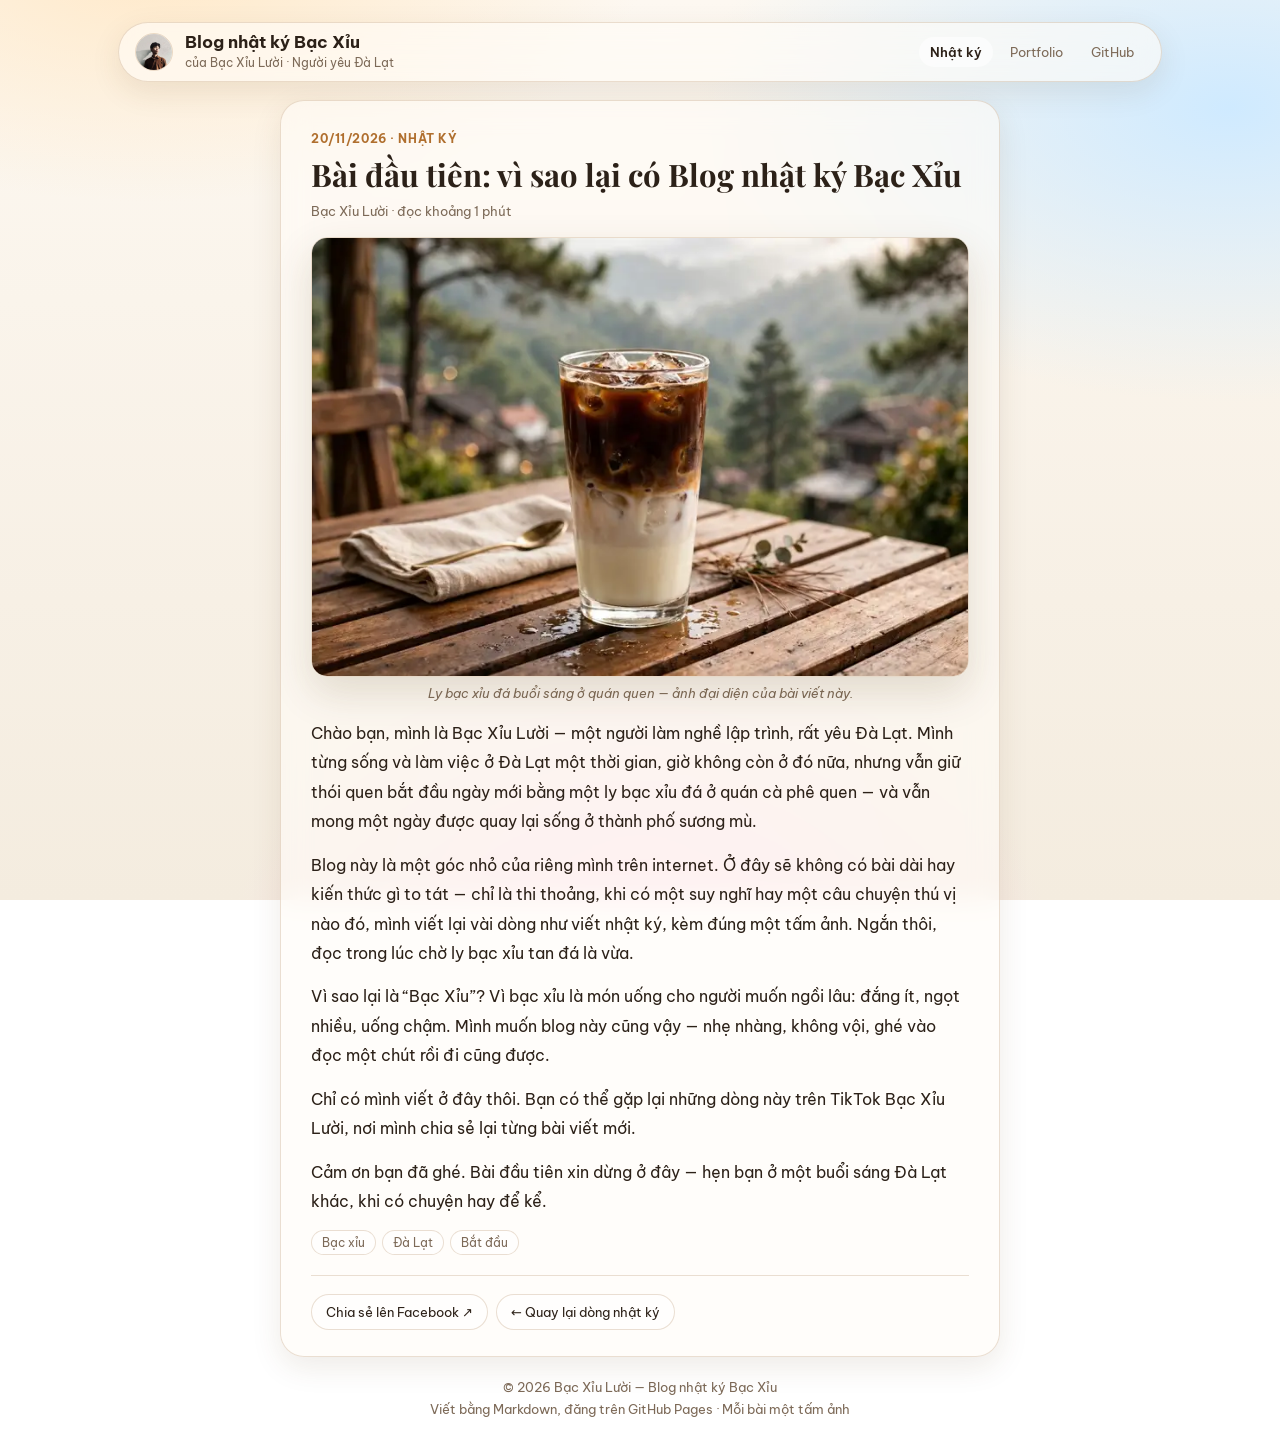
==== post/bai-dau-tien/index.html @ 2df329fb "Avatar: bỏ lớp nền sau ảnh để hết viền lạ ở mép tròn + ?v=4" ====
<!DOCTYPE html>
<html lang="vi">
<head>
<meta charset="UTF-8">
<meta name="viewport" content="width=device-width, initial-scale=1, viewport-fit=cover">
<meta name="theme-color" content="#fdf8f1">
<title>Bài đầu tiên: vì sao lại có Blog nhật ký Bạc Xỉu — Blog nhật ký Bạc Xỉu</title>
<meta name="description" content="Một góc nhỏ trên internet để thi thoảng viết lại những suy nghĩ và câu chuyện thú vị — mỗi bài ngắn, kèm đúng một tấm ảnh, như một ly bạc xỉu đá uống chậm vào buổi sáng.">
<meta property="og:type" content="article">
<meta property="og:site_name" content="Blog nhật ký Bạc Xỉu">
<meta property="og:title" content="Bài đầu tiên: vì sao lại có Blog nhật ký Bạc Xỉu">
<meta property="og:description" content="Một góc nhỏ trên internet để thi thoảng viết lại những suy nghĩ và câu chuyện thú vị — mỗi bài ngắn, kèm đúng một tấm ảnh.">
<meta property="og:image" content="https://dloc03.github.io/bac-xiu-lab/assets/images/bac-xiu-buoi-sang.webp">
<meta property="og:url" content="https://dloc03.github.io/bac-xiu-lab/post/bai-dau-tien/">
<link rel="icon" href="../../assets/favicon.svg" type="image/svg+xml">
<link rel="preconnect" href="https://fonts.googleapis.com">
<link href="https://fonts.googleapis.com/css2?family=Be+Vietnam+Pro:wght@400;600;700;800&family=Playfair+Display:ital,wght@0,700;0,800;1,500&display=swap" rel="stylesheet">
<link rel="stylesheet" href="../../assets/style.css?v=4">
</head>
<body>
<div class="page">
  <header class="nav glass">
    <img class="hava" src="../../assets/avatar.jpg?v=4" alt="Ảnh đại diện của Bạc Xỉu Lười">
    <div class="brand"><b>Blog nhật ký Bạc Xỉu</b><span>của Bạc Xỉu Lười · Người yêu Đà Lạt</span></div>
    <nav class="navlinks">
      <a class="on" href="../../">Nhật ký</a>
      <a href="https://dloc03.github.io/portfolio/">Portfolio</a>
      <a href="https://github.com/DLoc03">GitHub</a>
    </nav>
  </header>

  <article class="article glass">
    <div class="date">20/11/2026 · Nhật ký</div>
    <h1>Bài đầu tiên: vì sao lại có Blog nhật ký Bạc Xỉu</h1>
    <div class="meta">Bạc Xỉu Lười · đọc khoảng 1 phút</div>
    <img class="hero" src="../../assets/images/bac-xiu-buoi-sang.webp" alt="Ly bạc xỉu đá phân tầng trên bàn gỗ ở quán cà phê nhìn ra đồi thông Đà Lạt">
    <div class="cap">Ly bạc xỉu đá buổi sáng ở quán quen — ảnh đại diện của bài viết này.</div>
    <div class="content">
      <p>Chào bạn, mình là Bạc Xỉu Lười — một người làm nghề lập trình, rất yêu Đà Lạt. Mình từng sống và làm việc ở Đà Lạt một thời gian, giờ không còn ở đó nữa, nhưng vẫn giữ thói quen bắt đầu ngày mới bằng một ly bạc xỉu đá ở quán cà phê quen — và vẫn mong một ngày được quay lại sống ở thành phố sương mù.</p>
      <p>Blog này là một góc nhỏ của riêng mình trên internet. Ở đây sẽ không có bài dài hay kiến thức gì to tát — chỉ là thi thoảng, khi có một suy nghĩ hay một câu chuyện thú vị nào đó, mình viết lại vài dòng như viết nhật ký, kèm đúng một tấm ảnh. Ngắn thôi, đọc trong lúc chờ ly bạc xỉu tan đá là vừa.</p>
      <p>Vì sao lại là “Bạc Xỉu”? Vì bạc xỉu là món uống cho người muốn ngồi lâu: đắng ít, ngọt nhiều, uống chậm. Mình muốn blog này cũng vậy — nhẹ nhàng, không vội, ghé vào đọc một chút rồi đi cũng được.</p>
      <p>Chỉ có mình viết ở đây thôi. Bạn có thể gặp lại những dòng này trên TikTok Bạc Xỉu Lười, nơi mình chia sẻ lại từng bài viết mới.</p>
      <p>Cảm ơn bạn đã ghé. Bài đầu tiên xin dừng ở đây — hẹn bạn ở một buổi sáng Đà Lạt khác, khi có chuyện hay để kể.</p>
    </div>
    <div class="tags">
      <span class="tag">Bạc xỉu</span><span class="tag">Đà Lạt</span><span class="tag">Bắt đầu</span>
    </div>
    <div class="share">
      <a href="https://www.facebook.com/sharer/sharer.php?u=https%3A%2F%2Fdloc03.github.io%2Fbac-xiu-lab%2Fpost%2Fbai-dau-tien%2F" target="_blank" rel="noopener">Chia sẻ lên Facebook ↗</a>
      <a href="../../">← Quay lại dòng nhật ký</a>
    </div>
  </article>

  <footer class="foot">
    © 2026 Bạc Xỉu Lười — Blog nhật ký Bạc Xỉu<br>
    Viết bằng Markdown, đăng trên GitHub Pages · Mỗi bài một tấm ảnh
  </footer>
</div>

<nav class="tabbar" aria-label="Điều hướng dưới">
  <a class="on" href="../../"><svg viewBox="0 0 24 24" fill="none" stroke="currentColor" stroke-width="1.8"><path d="M4 11.5 12 4l8 7.5"/><path d="M6 10v9h12v-9"/></svg>Nhật ký</a>
  <a href="../../#tac-gia"><svg viewBox="0 0 24 24" fill="none" stroke="currentColor" stroke-width="1.8"><circle cx="12" cy="8" r="3.6"/><path d="M5 20c1.2-3.2 3.9-4.8 7-4.8s5.8 1.6 7 4.8"/></svg>Tác giả</a>
  <a href="https://dloc03.github.io/portfolio/"><svg viewBox="0 0 24 24" fill="none" stroke="currentColor" stroke-width="1.8"><rect x="3.5" y="5" width="17" height="14" rx="2.5"/><path d="M3.5 9.5h17"/></svg>Portfolio</a>
  <a href="https://github.com/DLoc03"><svg viewBox="0 0 24 24" fill="none" stroke="currentColor" stroke-width="1.8"><circle cx="12" cy="12" r="8.5"/><path d="M8.5 21c.6-1.9.5-3 .5-4.2M15.5 21c-.6-1.9-.5-3-.5-4.2"/></svg>GitHub</a>
</nav>
</body>
</html>
---- assets/style.css ----
/* Blog nhật ký Bạc Xỉu — Mẫu 02 "Quán Nhỏ" · Liquid Glass nhẹ, tông bạc xỉu (sữa – cà phê – đá) */
:root{
  --ink:#2c2118; --muted:#7d6a58; --accent:#b06f2e; --accent2:#2e7fb0;
  --coffee:#6f4525; --glass:rgba(255,252,247,.62); --stroke:rgba(160,110,60,.22);
  --chip:rgba(255,255,255,.55); --r:24px;
  --hfont:'Playfair Display',Georgia,serif; --font:'Be Vietnam Pro',system-ui,-apple-system,'Segoe UI',sans-serif;
}
*{box-sizing:border-box;margin:0;padding:0}
body{
  font-family:var(--font); color:var(--ink); min-height:100vh;
  background:
    radial-gradient(700px 340px at 12% -4%, #ffe9c9, transparent 70%),
    radial-gradient(760px 420px at 96% 12%, #cfeaff, transparent 70%),
    radial-gradient(600px 500px at 50% 110%, #ffd9ec, transparent 70%),
    linear-gradient(180deg,#fdf8f1,#f4ecdf);
  background-attachment:fixed;
}
a{color:var(--accent);text-decoration:none}
.glass{background:var(--glass);backdrop-filter:blur(14px);-webkit-backdrop-filter:blur(14px);border:1px solid var(--stroke);border-radius:var(--r);box-shadow:0 10px 30px rgba(90,60,20,.10)}
.page{max-width:1080px;margin:0 auto;padding:22px 18px 34px}
/* header */
.nav{display:flex;align-items:center;gap:12px;padding:10px 16px;border-radius:999px}
.hava{width:38px;height:38px;border-radius:50%;object-fit:cover;border:1px solid var(--stroke);flex:none}
.mini-ava{position:relative;overflow:hidden}
.mini-ava img{position:absolute;inset:0;width:100%;height:100%;object-fit:cover}
.latest{display:block;margin-top:14px;color:var(--ink)}
.latest img{width:100%;height:150px;object-fit:cover;border-radius:16px;display:block}
.latest-date{display:block;font-size:11.5px;color:var(--accent);font-weight:700;letter-spacing:.05em;text-transform:uppercase;margin-top:12px}
.latest-title{display:block;font-family:var(--hfont);font-size:18px;line-height:1.4;margin-top:4px}
.latest-more{display:inline-block;font-size:13px;color:var(--accent);font-weight:600;margin-top:8px}
.brand{line-height:1.15}
.brand b{font-size:16.5px;display:block}
.brand span{font-size:12px;color:var(--muted)}
.navlinks{margin-left:auto;display:flex;gap:6px}
.navlinks a{font-size:13px;color:var(--muted);padding:7px 11px;border-radius:999px}
.navlinks a.on{background:var(--chip);color:var(--ink);font-weight:600}
/* layout: profile column + list */
.layout{display:grid;grid-template-columns:320px 1fr;gap:18px;margin-top:18px;align-items:start}
@media(max-width:820px){.layout{grid-template-columns:1fr}}
.profile{padding:24px 22px;position:sticky;top:18px}
@media(max-width:820px){.profile{position:static}}
.avatar{position:relative;overflow:hidden;width:76px;height:76px;border-radius:50%;background:transparent;border:1px solid var(--stroke);display:flex;align-items:center;justify-content:center;font-family:var(--hfont);font-size:32px;font-weight:800;color:#fff;text-shadow:0 1px 4px rgba(60,35,10,.45)}
.avatar img{position:absolute;inset:0;width:100%;height:100%;object-fit:cover;object-position:50% 38%;display:block;border-radius:50%}
.profile h2{font-family:var(--hfont);font-size:23px;margin-top:14px}
.profile .role{font-size:13px;color:var(--accent);font-weight:600;margin-top:3px}
.profile .bio{font-size:13.8px;line-height:1.65;color:var(--muted);margin-top:10px}
.pstats{display:flex;gap:8px;margin-top:16px}
.pstat{flex:1;text-align:center;padding:10px 6px;border-radius:16px;background:var(--chip);border:1px solid var(--stroke)}
.pstat b{display:block;font-size:17px}
.pstat span{font-size:11.5px;color:var(--muted)}
.plinks{margin-top:16px;display:grid;gap:8px}
.plinks a,.plinks .nolink{display:flex;justify-content:space-between;align-items:center;font-size:13.5px;padding:10px 13px;border-radius:14px;background:var(--chip);border:1px solid var(--stroke);color:var(--ink)}
.plinks .nolink{color:var(--muted)}
.pquote{margin-top:16px;font-family:var(--hfont);font-style:italic;font-size:14.5px;line-height:1.6;color:var(--coffee);border-left:3px solid var(--accent);padding-left:12px}
/* list */
.listhead{display:flex;align-items:baseline;gap:10px;padding:20px 22px 0}
.listhead h2{font-family:var(--hfont);font-size:24px}
.listhead span{font-size:12.5px;color:var(--muted)}
.filters{display:flex;flex-wrap:wrap;gap:8px;padding:14px 22px 4px}
.fchip{white-space:nowrap;border:1px solid var(--stroke);background:var(--chip);color:var(--muted);font-family:inherit;font-size:13px;padding:8px 14px;border-radius:999px;cursor:pointer}
.fchip.on{background:var(--coffee);color:#fdf6ec;font-weight:600;border-color:var(--coffee)}
.feed{display:grid;gap:14px;padding:16px 22px 22px}
.post{display:flex;gap:0;overflow:hidden;color:var(--ink);border-radius:var(--r)}
.post img{width:228px;min-height:158px;object-fit:cover;display:block;flex:none}
.post .body{padding:16px 18px}
.date{font-size:11.5px;color:var(--accent);font-weight:700;letter-spacing:.05em;text-transform:uppercase}
.post h3{font-family:var(--hfont);font-size:19.5px;line-height:1.35;margin-top:5px}
.post p{font-size:13.8px;line-height:1.6;color:var(--muted);margin-top:6px}
.tags{display:flex;flex-wrap:wrap;gap:6px;margin-top:11px}
.tag{font-size:11.5px;padding:4px 10px;border-radius:999px;background:var(--chip);border:1px solid var(--stroke);color:var(--muted)}
@media(max-width:560px){.post{flex-direction:column}.post img{width:100%;height:180px}}
.empty{padding:26px 22px;font-size:14px;color:var(--muted)}
/* pagination: 4 posts per page */
.pager{display:none;align-items:center;justify-content:center;gap:8px;flex-wrap:wrap;padding:14px 22px 22px}
.pager.show{display:flex}
.pager button{min-height:44px;min-width:44px;padding:8px 15px;border-radius:999px;border:1px solid var(--stroke);background:var(--chip);color:var(--ink);font-family:inherit;font-size:13.5px;cursor:pointer}
.pager button.on{background:var(--coffee);color:#fdf6ec;font-weight:700;border-color:var(--coffee)}
.pager button:disabled{opacity:.45;cursor:default}
.pager .info{width:100%;text-align:center;font-size:12.5px;color:var(--muted);margin-top:2px}
.foot{margin-top:20px;text-align:center;font-size:12.5px;color:var(--muted);line-height:1.7}
/* article page */
.article{max-width:720px;margin:18px auto 0;padding:30px 30px 26px}
@media(max-width:560px){.article{padding:22px 18px}}
.article h1{font-family:var(--hfont);font-size:31px;line-height:1.3;margin-top:8px}
.article .meta{font-size:13px;color:var(--muted);margin-top:9px}
.article img.hero{width:100%;border-radius:16px;display:block;margin-top:18px}
.article .cap{font-size:12.5px;color:var(--muted);text-align:center;margin-top:8px;font-style:italic}
.article .content{margin-top:18px;font-size:15.5px;line-height:1.9}
.article .content p{margin-bottom:14px}
.article .share{display:flex;flex-wrap:wrap;gap:8px;margin-top:20px;padding-top:18px;border-top:1px solid var(--stroke)}
.article .share a{font-size:13px;padding:9px 14px;border-radius:999px;background:var(--chip);border:1px solid var(--stroke);color:var(--ink)}
.backlink{display:inline-block;margin-top:18px;font-size:13.5px}
/* hero (theo bản preview đã duyệt) */
.hero{position:relative;margin-top:18px;border-radius:28px;overflow:hidden;border:1px solid var(--stroke);box-shadow:0 16px 40px rgba(90,60,20,.16)}
.hero-bg{position:absolute;inset:0;width:100%;height:100%;object-fit:cover}
.hero-shade{position:absolute;inset:0;background:linear-gradient(90deg,rgba(46,29,14,.62) 0%,rgba(46,29,14,.38) 55%,rgba(46,29,14,.08) 100%)}
.hero-in{position:relative;padding:40px 38px 34px;max-width:640px;color:#fdf6ec}
.hero-script{font-family:var(--hfont);font-style:italic;font-size:19px;color:#ffd9a0}
.hero-in h1{font-family:var(--hfont);font-size:47px;line-height:1.12;margin-top:8px}
.hero-in p{font-size:15px;line-height:1.65;margin-top:12px;color:#f7ead9}
.hero-author{display:flex;align-items:center;gap:11px;margin-top:20px}
.mini-ava{width:42px;height:42px;border-radius:50%;background:transparent;border:2px solid rgba(253,246,236,.85);display:flex;align-items:center;justify-content:center;font-family:var(--hfont);font-weight:800;font-size:17px;color:#fff;text-shadow:0 1px 3px rgba(60,35,10,.5);flex:none}
.hero-author b{display:block;font-size:14.5px}
.hero-author small{display:block;font-size:12px;color:#e8d5bd;margin-top:1px}
/* section "Về góc nhật ký này" — dưới hero */
.about-row{display:grid;grid-template-columns:1.65fr 1fr;gap:18px;margin-top:18px;align-items:stretch}
@media(max-width:820px){.about-row{grid-template-columns:1fr}}
.about-card{padding:24px 26px}
.about-card h2{font-family:var(--hfont);font-size:22px}
.about-card p{font-size:14px;line-height:1.7;color:var(--muted);margin-top:9px}
.rules{list-style:none;margin-top:14px;display:grid;gap:9px}
.rules li{font-size:13.8px;line-height:1.6;color:var(--muted);padding-left:16px;position:relative}
.rules li::before{content:"";position:absolute;left:0;top:9px;width:7px;height:7px;border-radius:50%;background:var(--accent)}
.rules li b{color:var(--ink)}
.about-side{padding:24px 26px}
.about-side h3{font-family:var(--hfont);font-size:18.5px}
.about-side p{font-size:13.5px;line-height:1.65;color:var(--muted);margin-top:13px}
.steps{display:flex;align-items:stretch;gap:7px;margin-top:15px}
.step{flex:1;text-align:center;background:var(--chip);border:1px solid var(--stroke);border-radius:15px;padding:11px 6px}
.step b{display:block;font-size:12.8px;line-height:1.35}
.step span{display:block;font-size:11.3px;color:var(--muted);margin-top:2px}
.steps .arrow{align-self:center;color:var(--accent);font-weight:700}
/* mobile bottom tab bar — chỉ hiện trên mobile */
.tabbar{display:none}
/* ===== Mobile: giao diện kiểu app (≤820px) — desktop giữ nguyên ===== */
@media(max-width:820px){
  body{padding-bottom:calc(64px + env(safe-area-inset-bottom))}
  .page{padding:12px 12px 20px}
  .nav{position:sticky;top:10px;z-index:50;padding:8px 12px}
  .brand b{font-size:15px}
  .navlinks{display:none}
  .hero{margin-top:12px;border-radius:24px}
  .hero-in{padding:26px 20px 22px}
  .hero-script{font-size:16.5px}
  .hero-in h1{font-size:33px}
  .hero-in p{font-size:13.8px}
  .layout{gap:12px;margin-top:12px}
  .profile{padding:18px}
  .profile .bio{font-size:13.5px}
  .listhead{padding:16px 16px 0}
  .listhead h2{font-size:21px}
  .filters{padding:12px 16px 2px}
  .fchip{padding:9px 15px;font-size:13.5px}
  .feed{padding:12px 12px 16px;gap:12px}
  .post{border-radius:20px}
  .post .body{padding:14px 16px 16px}
  .post h3{font-size:18.5px}
  .pager{padding:12px 16px 18px}
  .article{margin-top:12px;padding:20px 17px;border-radius:22px}
  .article h1{font-size:25px}
  .article .content{font-size:15px;line-height:1.85}
  .tabbar{display:flex;position:fixed;left:10px;right:10px;bottom:calc(10px + env(safe-area-inset-bottom));z-index:60;background:rgba(255,252,247,.82);backdrop-filter:blur(16px);-webkit-backdrop-filter:blur(16px);border:1px solid var(--stroke);border-radius:22px;box-shadow:0 12px 30px rgba(90,60,20,.20);padding:7px 6px}
  .tabbar a{flex:1;display:flex;flex-direction:column;align-items:center;gap:3px;font-size:11px;color:var(--muted);padding:6px 2px;border-radius:15px}
  .tabbar a svg{width:21px;height:21px}
  .tabbar a.on{color:var(--coffee);font-weight:700;background:rgba(176,111,46,.13)}
  .foot{padding-bottom:6px}
}
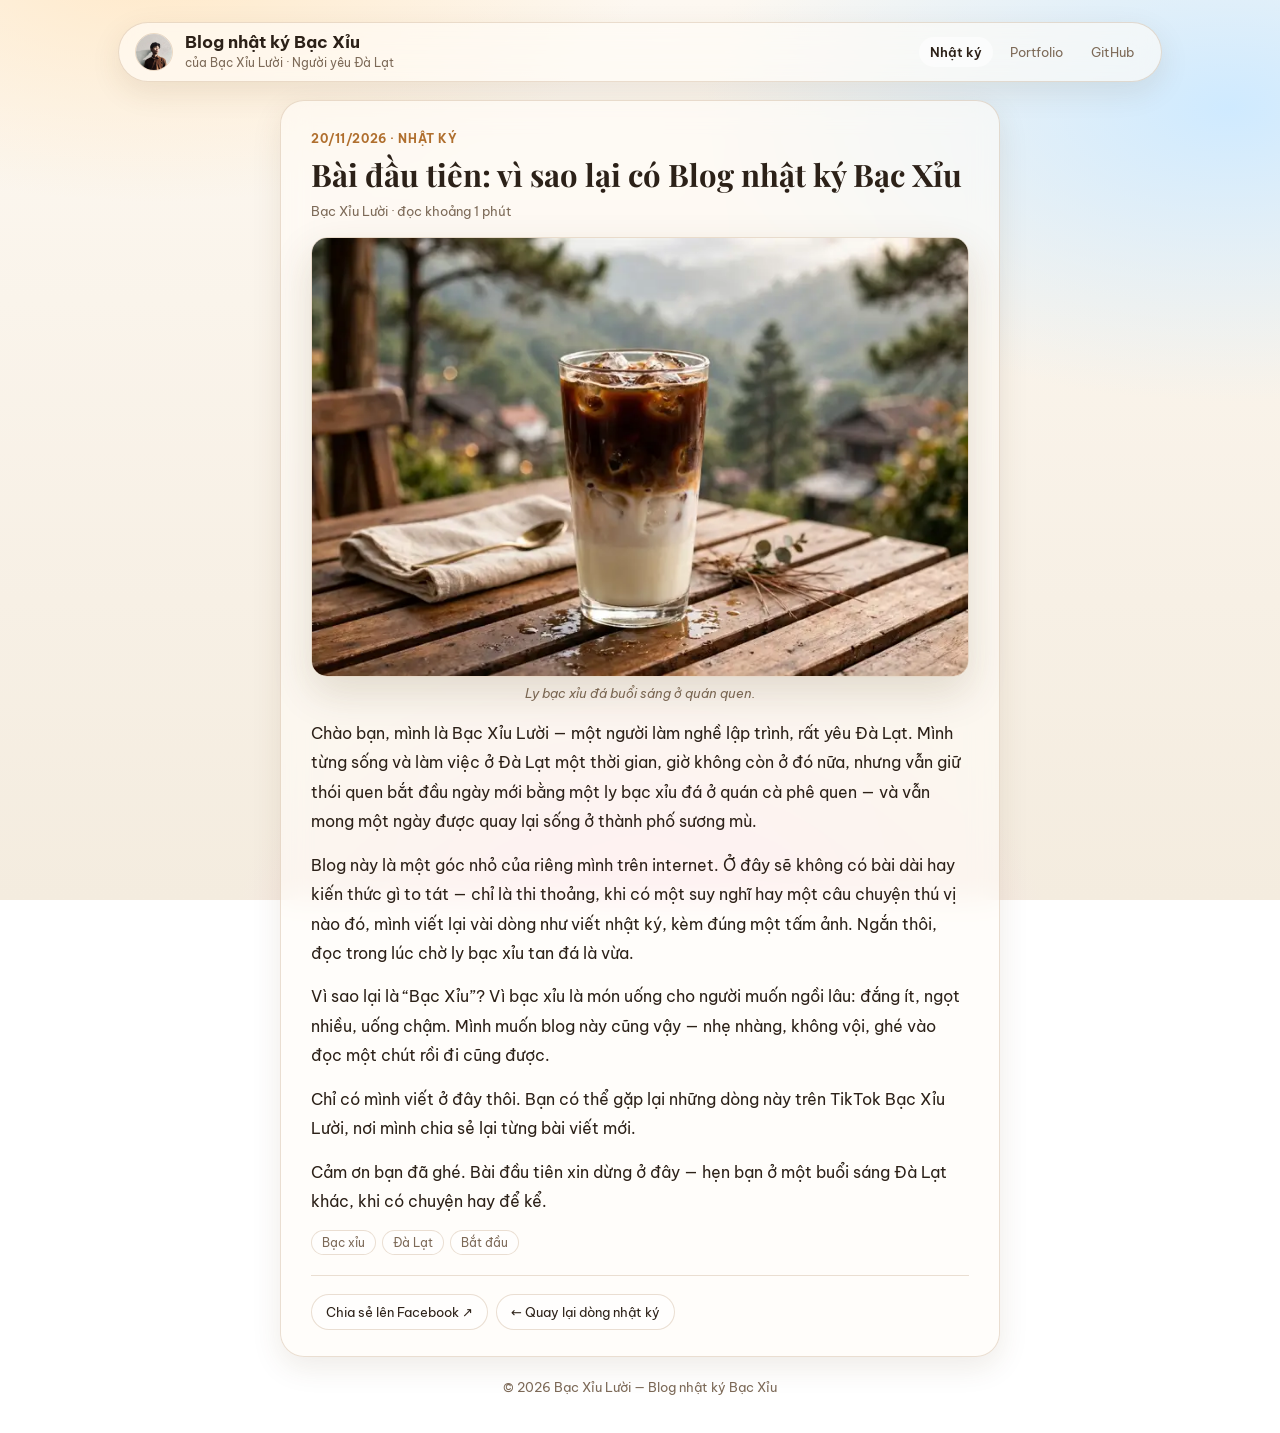
==== commit fb7451cc: "Feedback: bỏ dòng footer, sửa giới thiệu (người yêu mèo, nghiện bạc xỉu), bỏ mô tả 1 ảnh, rút gọn ch" ====
--- a/post/bai-dau-tien/index.html
+++ b/post/bai-dau-tien/index.html
@@ -15,12 +15,12 @@
 <link rel="icon" href="../../assets/favicon.svg" type="image/svg+xml">
 <link rel="preconnect" href="https://fonts.googleapis.com">
 <link href="https://fonts.googleapis.com/css2?family=Be+Vietnam+Pro:wght@400;600;700;800&family=Playfair+Display:ital,wght@0,700;0,800;1,500&display=swap" rel="stylesheet">
-<link rel="stylesheet" href="../../assets/style.css?v=4">
+<link rel="stylesheet" href="../../assets/style.css?v=6">
 </head>
 <body>
 <div class="page">
   <header class="nav glass">
-    <img class="hava" src="../../assets/avatar.jpg?v=4" alt="Ảnh đại diện của Bạc Xỉu Lười">
+    <img class="hava" src="../../assets/avatar.jpg?v=6" alt="Ảnh đại diện của Bạc Xỉu Lười">
     <div class="brand"><b>Blog nhật ký Bạc Xỉu</b><span>của Bạc Xỉu Lười · Người yêu Đà Lạt</span></div>
     <nav class="navlinks">
       <a class="on" href="../../">Nhật ký</a>
@@ -34,7 +34,7 @@
     <h1>Bài đầu tiên: vì sao lại có Blog nhật ký Bạc Xỉu</h1>
     <div class="meta">Bạc Xỉu Lười · đọc khoảng 1 phút</div>
     <img class="hero" src="../../assets/images/bac-xiu-buoi-sang.webp" alt="Ly bạc xỉu đá phân tầng trên bàn gỗ ở quán cà phê nhìn ra đồi thông Đà Lạt">
-    <div class="cap">Ly bạc xỉu đá buổi sáng ở quán quen — ảnh đại diện của bài viết này.</div>
+    <div class="cap">Ly bạc xỉu đá buổi sáng ở quán quen.</div>
     <div class="content">
       <p>Chào bạn, mình là Bạc Xỉu Lười — một người làm nghề lập trình, rất yêu Đà Lạt. Mình từng sống và làm việc ở Đà Lạt một thời gian, giờ không còn ở đó nữa, nhưng vẫn giữ thói quen bắt đầu ngày mới bằng một ly bạc xỉu đá ở quán cà phê quen — và vẫn mong một ngày được quay lại sống ở thành phố sương mù.</p>
       <p>Blog này là một góc nhỏ của riêng mình trên internet. Ở đây sẽ không có bài dài hay kiến thức gì to tát — chỉ là thi thoảng, khi có một suy nghĩ hay một câu chuyện thú vị nào đó, mình viết lại vài dòng như viết nhật ký, kèm đúng một tấm ảnh. Ngắn thôi, đọc trong lúc chờ ly bạc xỉu tan đá là vừa.</p>
@@ -52,8 +52,7 @@
   </article>
 
   <footer class="foot">
-    © 2026 Bạc Xỉu Lười — Blog nhật ký Bạc Xỉu<br>
-    Viết bằng Markdown, đăng trên GitHub Pages · Mỗi bài một tấm ảnh
+    © 2026 Bạc Xỉu Lười — Blog nhật ký Bạc Xỉu
   </footer>
 </div>
 
--- a/assets/style.css
+++ b/assets/style.css
@@ -56,7 +56,7 @@
 .listhead{display:flex;align-items:baseline;gap:10px;padding:20px 22px 0}
 .listhead h2{font-family:var(--hfont);font-size:24px}
 .listhead span{font-size:12.5px;color:var(--muted)}
-.filters{display:flex;flex-wrap:wrap;gap:8px;padding:14px 22px 4px}
+.filters{display:flex;flex-wrap:wrap;gap:8px;padding:14px 22px 4px;min-height:38px}
 .fchip{white-space:nowrap;border:1px solid var(--stroke);background:var(--chip);color:var(--muted);font-family:inherit;font-size:13px;padding:8px 14px;border-radius:999px;cursor:pointer}
 .fchip.on{background:var(--coffee);color:#fdf6ec;font-weight:600;border-color:var(--coffee)}
 .feed{display:grid;gap:14px;padding:16px 22px 22px}
@@ -91,8 +91,8 @@
 .article .share a{font-size:13px;padding:9px 14px;border-radius:999px;background:var(--chip);border:1px solid var(--stroke);color:var(--ink)}
 .backlink{display:inline-block;margin-top:18px;font-size:13.5px}
 /* hero (theo bản preview đã duyệt) */
-.hero{position:relative;margin-top:18px;border-radius:28px;overflow:hidden;border:1px solid var(--stroke);box-shadow:0 16px 40px rgba(90,60,20,.16)}
-.hero-bg{position:absolute;inset:0;width:100%;height:100%;object-fit:cover}
+.hero{position:relative;margin-top:18px;border-radius:28px;overflow:hidden;border:1px solid var(--stroke);box-shadow:0 16px 40px rgba(90,60,20,.16);cursor:url("data:image/svg+xml;utf8,<svg xmlns='http://www.w3.org/2000/svg' width='36' height='36' viewBox='0 0 36 36'><circle cx='18' cy='18' r='15' fill='%23fdf6ec' fill-opacity='0.92' stroke='%236f4525' stroke-width='1.6'/><path d='M12 14h11v5.5A4.5 4.5 0 0 1 18.5 24h-2A4.5 4.5 0 0 1 12 19.5V14z' fill='%23b06f2e'/><path d='M23 15.2h1.6a2.9 2.9 0 0 1 0 5.8H23' fill='none' stroke='%23b06f2e' stroke-width='1.7'/><path d='M11 27h14' stroke='%236f4525' stroke-width='1.6' stroke-linecap='round'/></svg>") 18 18, auto}
+.hero-bg{position:absolute;inset:0;width:100%;height:100%;object-fit:cover;transform:scale(1.12);will-change:transform}
 .hero-shade{position:absolute;inset:0;background:linear-gradient(90deg,rgba(46,29,14,.62) 0%,rgba(46,29,14,.38) 55%,rgba(46,29,14,.08) 100%)}
 .hero-in{position:relative;padding:40px 38px 34px;max-width:640px;color:#fdf6ec}
 .hero-script{font-family:var(--hfont);font-style:italic;font-size:19px;color:#ffd9a0}
@@ -120,6 +120,19 @@
 .step b{display:block;font-size:12.8px;line-height:1.35}
 .step span{display:block;font-size:11.3px;color:var(--muted);margin-top:2px}
 .steps .arrow{align-self:center;color:var(--accent);font-weight:700}
+/* skeleton loading — giữ khung ổn định trong lúc tải dữ liệu bài viết */
+.skl{pointer-events:none}
+.skl-img{background:linear-gradient(100deg,rgba(160,110,60,.13) 40%,rgba(255,252,247,.75) 50%,rgba(160,110,60,.13) 60%);background-size:200% 100%;animation:sklwave 1.25s infinite linear}
+@keyframes sklwave{to{background-position:-200% 0}}
+.post.skl img{display:none}
+.skl-thumb{width:228px;min-height:158px;flex:none}
+@media(max-width:560px){.skl-thumb{width:100%;height:180px}}
+.skl-lines{padding:16px 18px;flex:1}
+.skl-bar{height:12px;border-radius:6px;margin-top:10px}
+.skl-bar.w30{width:30%}.skl-bar.w85{width:85%}.skl-bar.w60{width:60%}.skl-bar.w45{width:45%}
+.skl-bar.title{height:19px;margin-top:8px}
+.latest-skl-img{height:150px;border-radius:16px;margin-top:14px}
+@media (prefers-reduced-motion: reduce){.skl-img{animation:none}}
 /* mobile bottom tab bar — chỉ hiện trên mobile */
 .tabbar{display:none}
 /* ===== Mobile: giao diện kiểu app (≤820px) — desktop giữ nguyên ===== */
